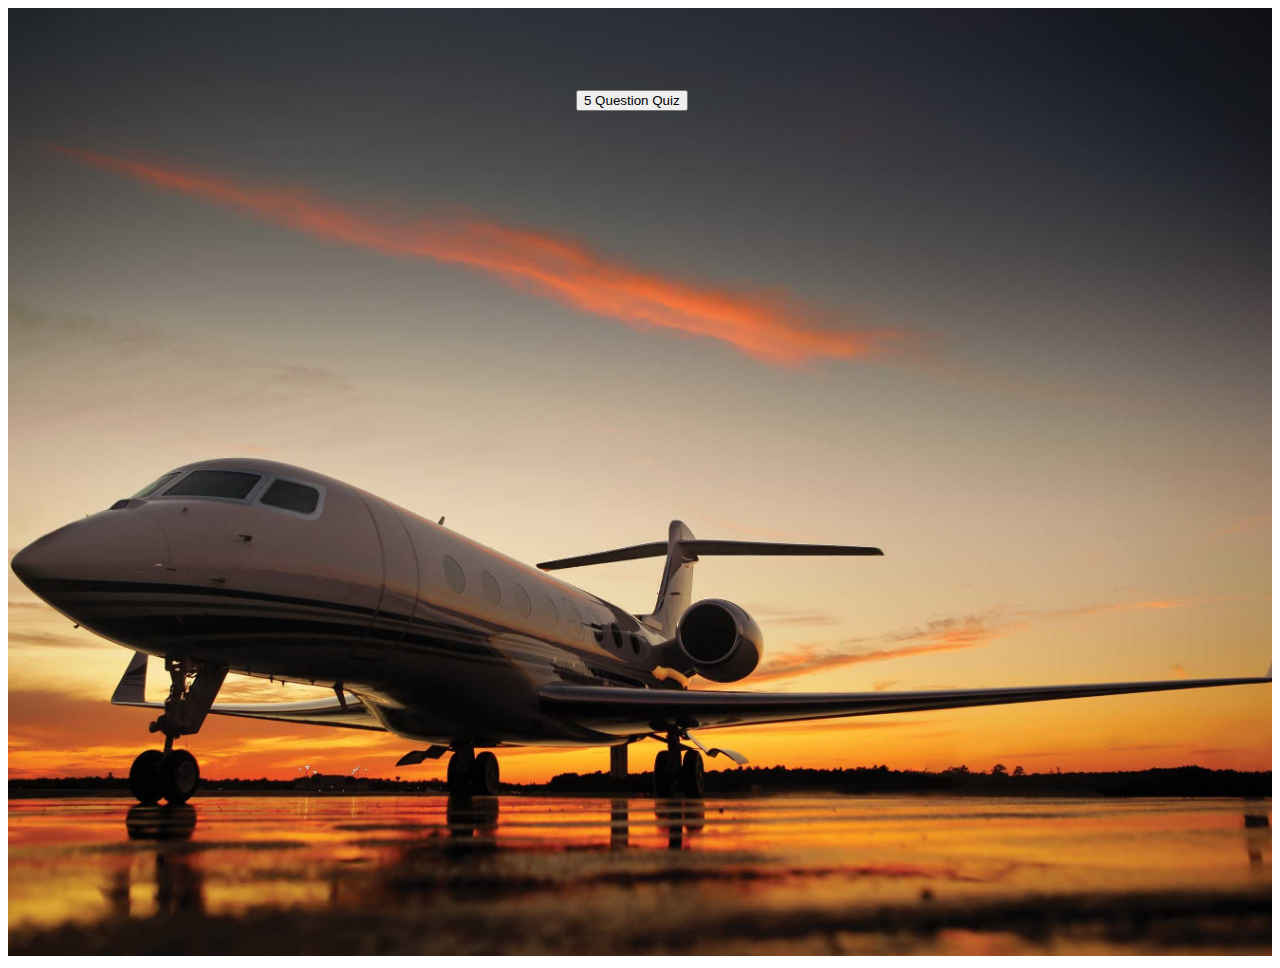
==== index.html @ c99836e9 "adds button on index page linking to quiz. Adds background image to index" ====
<!DOCTYPE html>
<html>
  <head>
    <style>
      .quizButton {
        position: absolute;
        z-index: 100;
        left: 45%;
        top: 10%;
      }
    </style>
    <meta charset="utf-8">
    <title>Quizeo</title>
  </head>
  <body>
    <div class="quizButton">
      <form action="quiz.html">
        <input type="submit" value="5 Question Quiz" />
      </form>
    </div>
    <img src="assets/images/Background.jpg" width=100%/>
  </body>
</html>
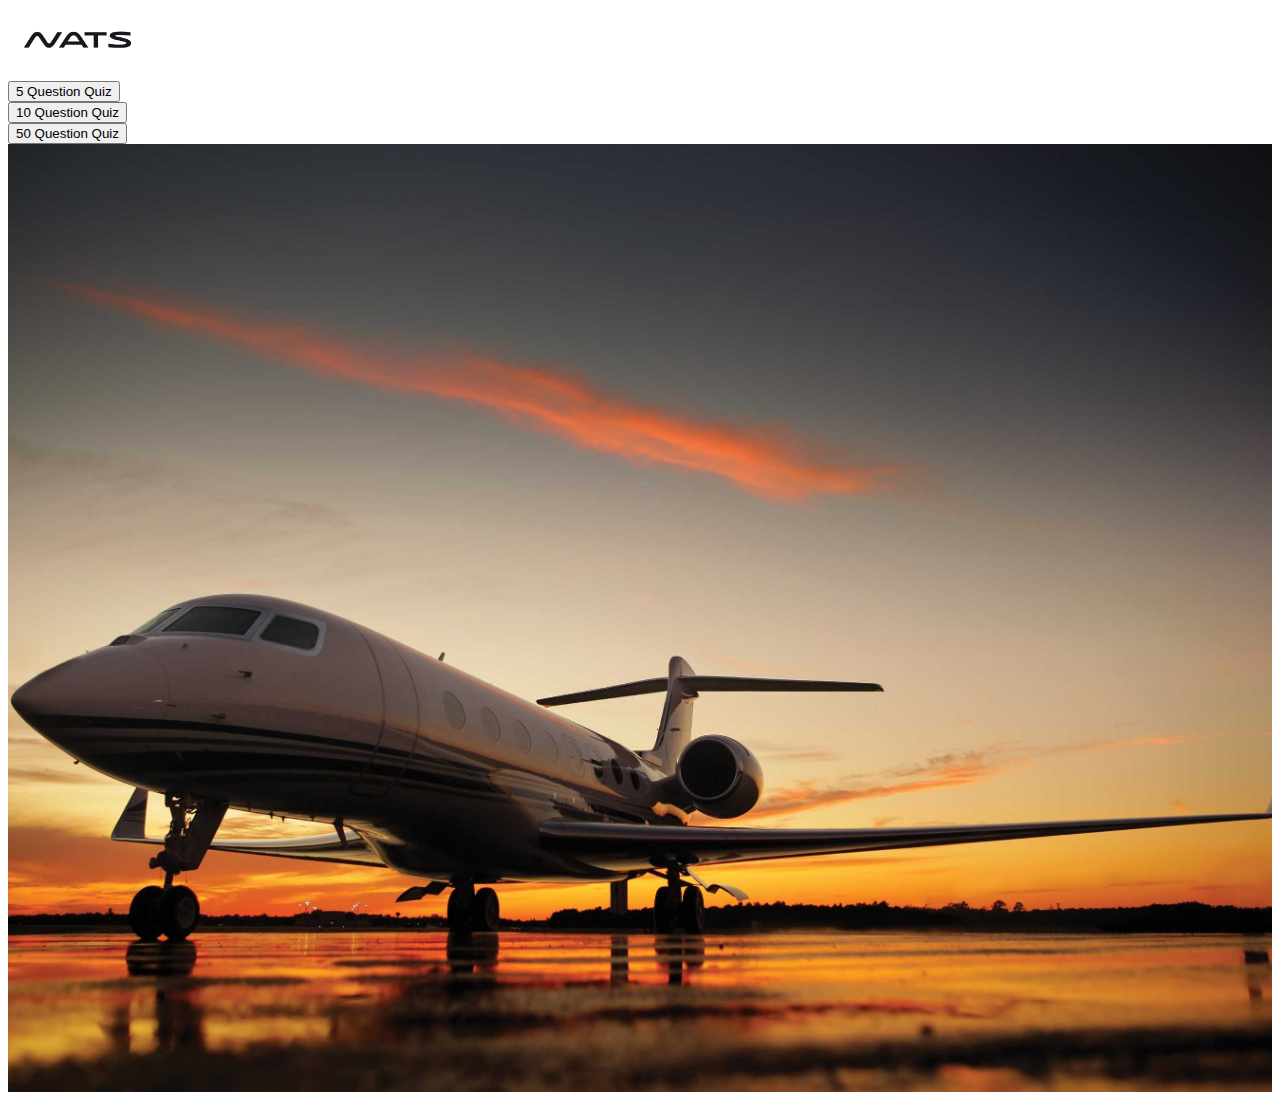
==== commit e9f82c80: "adds quizes with varying numbers of questions" ====
--- a/index.html
+++ b/index.html
@@ -2,22 +2,78 @@
 <html>
   <head>
     <style>
-      .quizButton {
+      ul.topnav {
+        list-style-type: none;
+        padding: 0;
+        overflow: hidden;
+        background-color: white;
+      }
+      ul.topnav li {
+        float: left;
+      }
+      ul.topnav li a {
+        display: inline-block;
+        color: black;
+        text-align: center;
+        padding: 14px;
+        padding-bottom: 10px;
+        text-decoration: none;
+        transition: 0.3s;
+        font-size: 17px;
+      }
+      ul.topnav li a:hover {
+        color: rgb(170, 169, 169);
+      }
+      ul.topnav li.icon {
+        display: none;
+      }
+      #logo:hover {
+          opacity: 0.3;
+      }
+
+      .quizButton1 {
+        color: blue;
+        position: absolute;
+        z-index: 100;
+        left: 25%;
+        top: 10%;
+      }
+      .quizButton2 {
         position: absolute;
         z-index: 100;
         left: 45%;
         top: 10%;
       }
+      .quizButton3 {
+        position: absolute;
+        z-index: 100;
+        left: 65%;
+        top: 10%;
+      }
     </style>
     <meta charset="utf-8">
     <title>Quizeo</title>
+    <script src="src/loadQuiz.js"></script>
   </head>
+
   <body>
+    <ul class="topnav" id="myTopnav">
+      <li><a href="http://www.nats.aero" id="logo" href="#home"><img src="assets/images/NATS_logo.jpg" height=20px/></a></li>
+      <li class="icon">
+        <a href="javascript:void(0);" onclick="myFunction()">&#9776;</a>
+      </li>
+    </ul>
+
     <div class="quizButton">
-      <form action="quiz.html">
-        <input type="submit" value="5 Question Quiz" />
-      </form>
+      <input type="button" onclick="quiz(5)" value="5 Question Quiz" />
     </div>
+    <div class="quizButton">
+      <input type="button" onclick="quiz(10)" value="10 Question Quiz" />
+    </div>
+    <div class="quizButton">
+      <input type="button" onclick="quiz(50)" value="50 Question Quiz" />
+    </div>
+
     <img src="assets/images/Background.jpg" width=100%/>
   </body>
 </html>
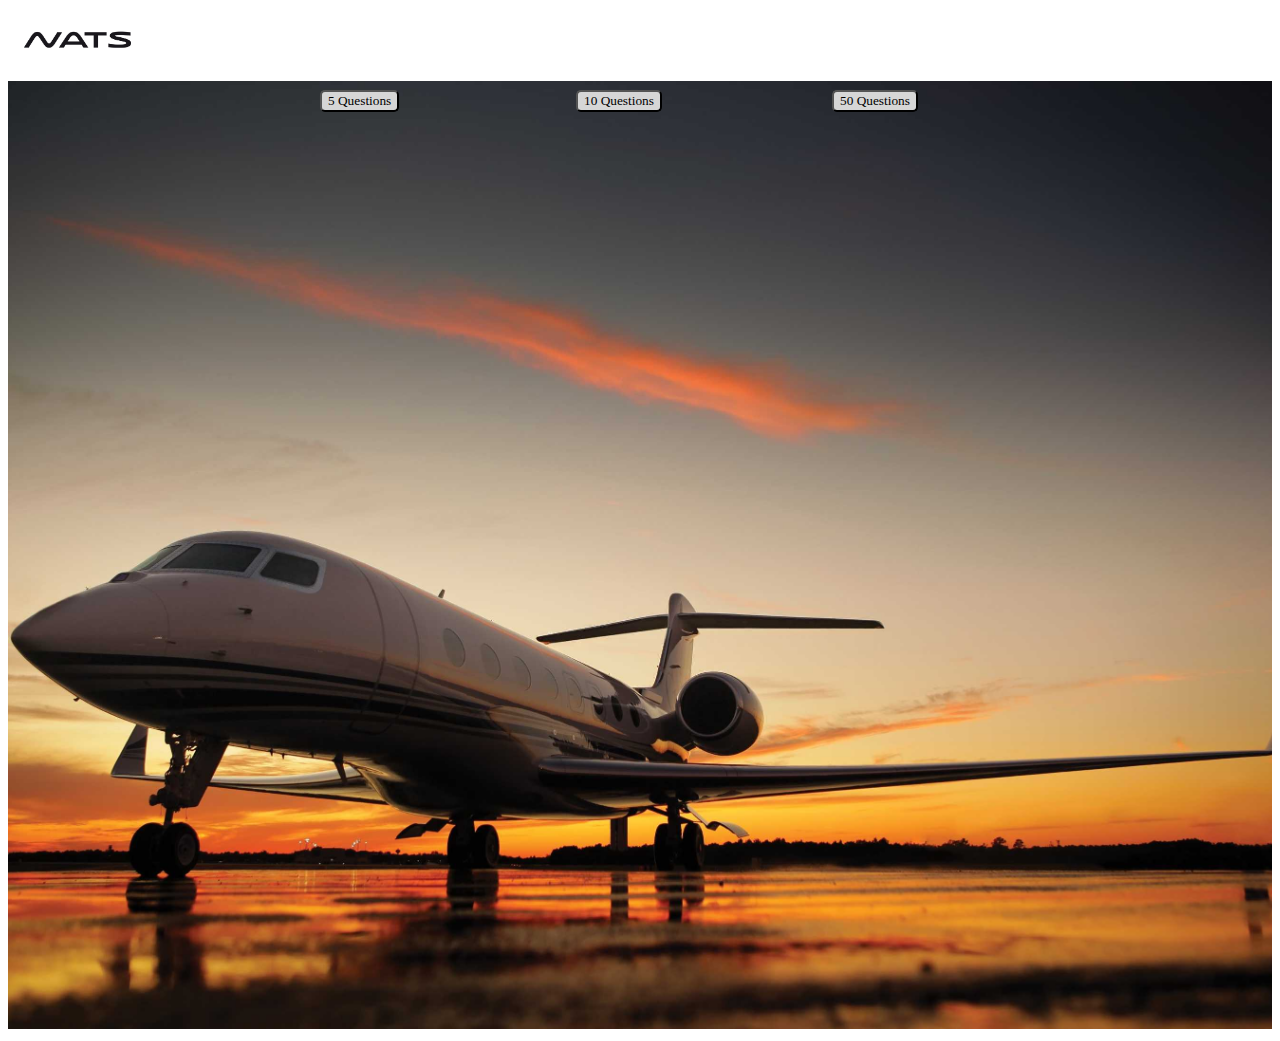
==== commit 244d7753: ":lipstick: styles homepage buttons" ====
--- a/index.html
+++ b/index.html
@@ -31,20 +31,26 @@
           opacity: 0.3;
       }
 
-      .quizButton1 {
-        color: blue;
+      .quizButton {
+        position: absolute;
+        background-color: rgb(214, 214, 214);
+        border-radius: 5px;
+        font-family: 'Gotham';
+        font-size: 10pt;
+      }
+      #quizButton1 {
         position: absolute;
         z-index: 100;
         left: 25%;
         top: 10%;
       }
-      .quizButton2 {
+      #quizButton2 {
         position: absolute;
         z-index: 100;
         left: 45%;
         top: 10%;
       }
-      .quizButton3 {
+      #quizButton3 {
         position: absolute;
         z-index: 100;
         left: 65%;
@@ -64,14 +70,14 @@
       </li>
     </ul>
 
-    <div class="quizButton">
-      <input type="button" onclick="quiz(5)" value="5 Question Quiz" />
+    <div>
+      <input type="button" class="quizButton" id="quizButton1" onclick="quiz(5)" value="5 Questions" />
     </div>
-    <div class="quizButton">
-      <input type="button" onclick="quiz(10)" value="10 Question Quiz" />
+    <div>
+      <input type="button" class="quizButton" id="quizButton2" onclick="quiz(10)" value="10 Questions" />
     </div>
-    <div class="quizButton">
-      <input type="button" onclick="quiz(50)" value="50 Question Quiz" />
+    <div>
+      <input type="button" class="quizButton" id="quizButton3" onclick="quiz(50)" value="50 Questions" />
     </div>
 
     <img src="assets/images/Background.jpg" width=100%/>
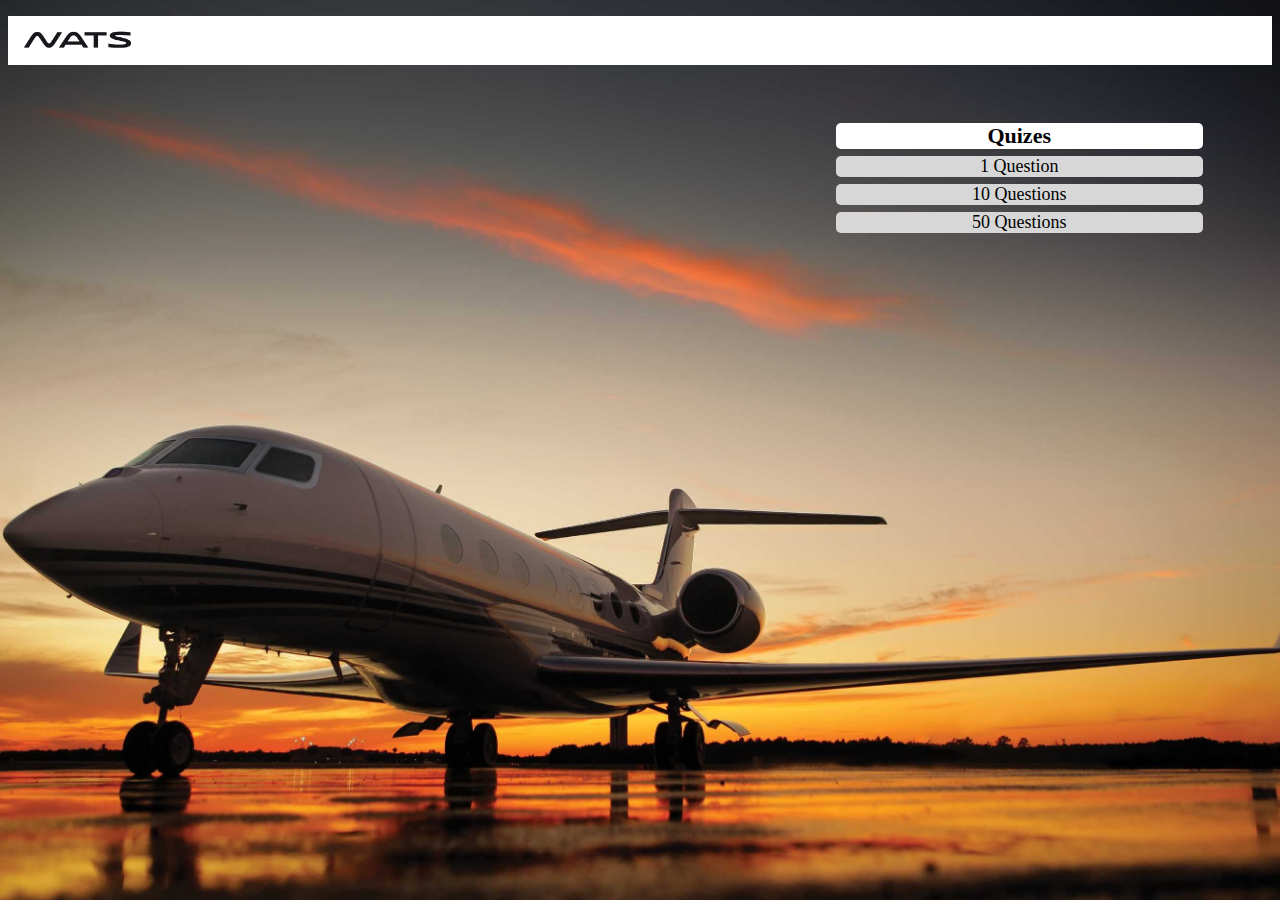
==== commit a6bd74fc: ":lipstick: styles homepage" ====
--- a/index.html
+++ b/index.html
@@ -2,6 +2,13 @@
 <html>
   <head>
     <style>
+      html {
+        background: url("assets/images/Background.jpg") no-repeat center center fixed;
+        -webkit-background-size: cover;
+        -moz-background-size: cover;
+        -o-background-size: cover;
+        background-size: cover;
+      }
       ul.topnav {
         list-style-type: none;
         padding: 0;
@@ -30,13 +37,28 @@
       #logo:hover {
           opacity: 0.3;
       }
-
-      .quizButton {
-        position: absolute;
-        background-color: rgb(214, 214, 214);
+      table {
+        margin-left: 65%;
+        border-spacing: 5px;
+        width: 30%;
+      }
+      .button {
+        font-family: 'Gotham';
+        color: black;
+        font-weight: normal;
+        font-size: 18px;
+        text-align: center;
+        width: 100%;
+        background-color: #d7d7d7!important;
         border-radius: 5px;
-        font-family: 'Gotham';
-        font-size: 10pt;
+      }
+      #title {
+        background-color: white!important;
+        font-weight: bold;
+        font-size: 22px;
+      }
+      .button:hover {
+        background-color: rgb(0, 178, 255)!important;
       }
       #quizButton1 {
         position: absolute;
@@ -71,15 +93,12 @@
     </ul>
 
     <div>
-      <input type="button" class="quizButton" id="quizButton1" onclick="quiz(5)" value="5 Questions" />
-    </div>
-    <div>
-      <input type="button" class="quizButton" id="quizButton2" onclick="quiz(10)" value="10 Questions" />
-    </div>
-    <div>
-      <input type="button" class="quizButton" id="quizButton3" onclick="quiz(50)" value="50 Questions" />
-    </div>
-
-    <img src="assets/images/Background.jpg" width=100%/>
+      <br /><br />
+      <table>
+        <tr><td><div class="button" id="title">Quizes</div></td></tr>
+        <tr><td><div class="button" onclick="quiz(1)">1 Question</div></td></tr>
+        <tr><td><div class="button" onclick="quiz(10)">10 Questions</div></td></tr>
+        <tr><td><div class="button" onclick="quiz(50)">50 Questions</div></td></tr>
+      </table>
   </body>
 </html>
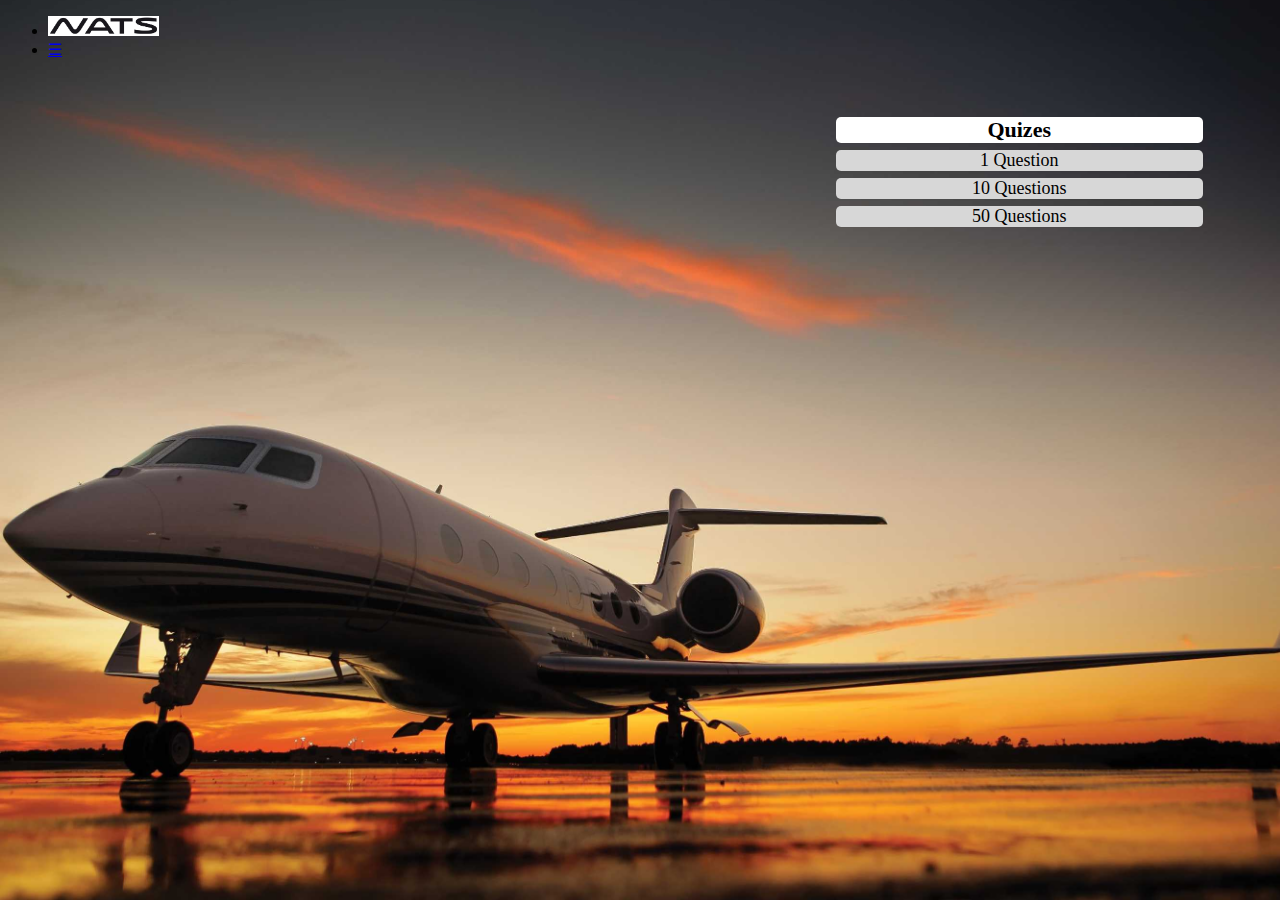
==== commit d431c683: "refactors for readability and extracts to external stylesheets" ====
--- a/index.html
+++ b/index.html
@@ -1,89 +1,11 @@
 <!DOCTYPE html>
 <html>
   <head>
-    <style>
-      html {
-        background: url("assets/images/Background.jpg") no-repeat center center fixed;
-        -webkit-background-size: cover;
-        -moz-background-size: cover;
-        -o-background-size: cover;
-        background-size: cover;
-      }
-      ul.topnav {
-        list-style-type: none;
-        padding: 0;
-        overflow: hidden;
-        background-color: white;
-      }
-      ul.topnav li {
-        float: left;
-      }
-      ul.topnav li a {
-        display: inline-block;
-        color: black;
-        text-align: center;
-        padding: 14px;
-        padding-bottom: 10px;
-        text-decoration: none;
-        transition: 0.3s;
-        font-size: 17px;
-      }
-      ul.topnav li a:hover {
-        color: rgb(170, 169, 169);
-      }
-      ul.topnav li.icon {
-        display: none;
-      }
-      #logo:hover {
-          opacity: 0.3;
-      }
-      table {
-        margin-left: 65%;
-        border-spacing: 5px;
-        width: 30%;
-      }
-      .button {
-        font-family: 'Gotham';
-        color: black;
-        font-weight: normal;
-        font-size: 18px;
-        text-align: center;
-        width: 100%;
-        background-color: #d7d7d7!important;
-        border-radius: 5px;
-      }
-      #title {
-        background-color: white!important;
-        font-weight: bold;
-        font-size: 22px;
-      }
-      .button:hover {
-        background-color: rgb(0, 178, 255)!important;
-      }
-      #quizButton1 {
-        position: absolute;
-        z-index: 100;
-        left: 25%;
-        top: 10%;
-      }
-      #quizButton2 {
-        position: absolute;
-        z-index: 100;
-        left: 45%;
-        top: 10%;
-      }
-      #quizButton3 {
-        position: absolute;
-        z-index: 100;
-        left: 65%;
-        top: 10%;
-      }
-    </style>
     <meta charset="utf-8">
     <title>Quizeo</title>
     <script src="src/loadQuiz.js"></script>
+    <link rel="stylesheet" type="text/css" href="assets/css/index.css">
   </head>
-
   <body>
     <ul class="topnav" id="myTopnav">
       <li><a href="http://www.nats.aero" id="logo" href="#home"><img src="assets/images/NATS_logo.jpg" height=20px/></a></li>
@@ -91,7 +13,6 @@
         <a href="javascript:void(0);" onclick="myFunction()">&#9776;</a>
       </li>
     </ul>
-
     <div>
       <br /><br />
       <table>
--- a/assets/css/index.css
+++ b/assets/css/index.css
@@ -0,0 +1,48 @@
+html {
+  background: url("./../images/Background.jpg") no-repeat center center fixed;
+  -webkit-background-size: cover;
+  -moz-background-size: cover;
+  -o-background-size: cover;
+  background-size: cover;
+}
+table {
+  margin-left: 65%;
+  border-spacing: 5px;
+  width: 30%;
+}
+.button {
+  font-family: 'Gotham';
+  color: black;
+  font-weight: normal;
+  font-size: 18px;
+  text-align: center;
+  width: 100%;
+  background-color: #d7d7d7!important;
+  border-radius: 5px;
+}
+#title {
+  background-color: white!important;
+  font-weight: bold;
+  font-size: 22px;
+}
+.button:hover {
+  background-color: rgb(0, 178, 255)!important;
+}
+#quizButton1 {
+  position: absolute;
+  z-index: 100;
+  left: 25%;
+  top: 10%;
+}
+#quizButton2 {
+  position: absolute;
+  z-index: 100;
+  left: 45%;
+  top: 10%;
+}
+#quizButton3 {
+  position: absolute;
+  z-index: 100;
+  left: 65%;
+  top: 10%;
+}
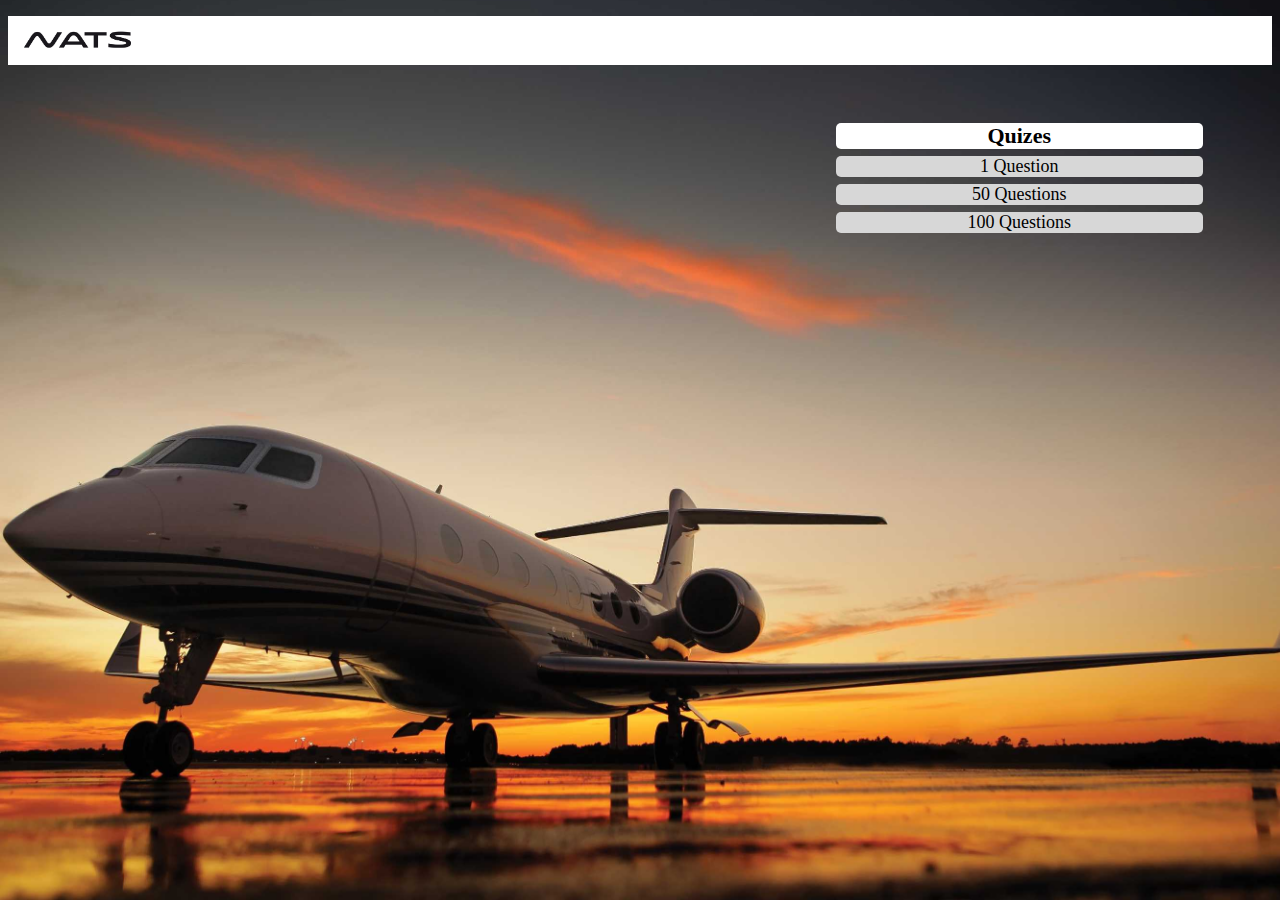
==== commit fc32dd1f: "minor changes" ====
--- a/index.html
+++ b/index.html
@@ -4,6 +4,7 @@
     <meta charset="utf-8">
     <title>Quizeo</title>
     <script src="src/loadQuiz.js"></script>
+    <link rel="stylesheet" type="text/css" href="assets/css/main.css">
     <link rel="stylesheet" type="text/css" href="assets/css/index.css">
   </head>
   <body>
@@ -18,8 +19,8 @@
       <table>
         <tr><td><div class="button" id="title">Quizes</div></td></tr>
         <tr><td><div class="button" onclick="quiz(1)">1 Question</div></td></tr>
-        <tr><td><div class="button" onclick="quiz(10)">10 Questions</div></td></tr>
         <tr><td><div class="button" onclick="quiz(50)">50 Questions</div></td></tr>
+        <tr><td><div class="button" onclick="quiz(100)">100 Questions</div></td></tr>
       </table>
   </body>
 </html>
--- a/assets/css/main.css
+++ b/assets/css/main.css
@@ -0,0 +1,28 @@
+ul.topnav {
+  list-style-type: none;
+  padding: 0;
+  overflow: hidden;
+  background-color: white;
+}
+ul.topnav li {
+  float: left;
+}
+ul.topnav li a {
+  display: inline-block;
+  color: black;
+  text-align: center;
+  padding: 14px;
+  padding-bottom: 10px;
+  text-decoration: none;
+  transition: 0.3s;
+  font-size: 17px;
+}
+ul.topnav li a:hover {
+  color: rgb(170, 169, 169);
+}
+ul.topnav li.icon {
+  display: none;
+}
+#logo:hover {
+  opacity: 0.3;
+}
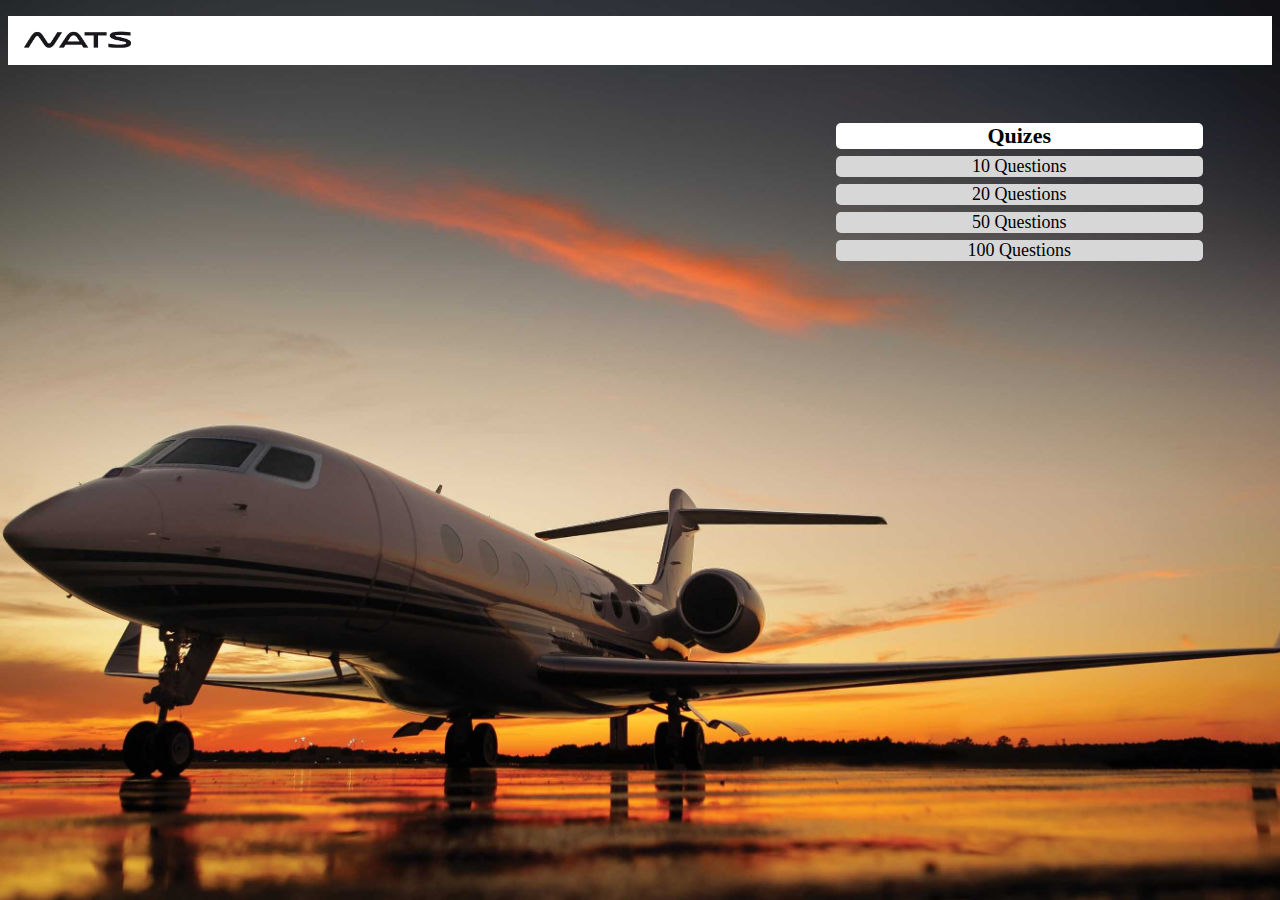
==== commit 21d8da23: "adds more quiz length options, updates README" ====
--- a/index.html
+++ b/index.html
@@ -18,7 +18,8 @@
       <br /><br />
       <table>
         <tr><td><div class="button" id="title">Quizes</div></td></tr>
-        <tr><td><div class="button" onclick="quiz(1)">1 Question</div></td></tr>
+        <tr><td><div class="button" onclick="quiz(10)">10 Questions</div></td></tr>
+        <tr><td><div class="button" onclick="quiz(20)">20 Questions</div></td></tr>
         <tr><td><div class="button" onclick="quiz(50)">50 Questions</div></td></tr>
         <tr><td><div class="button" onclick="quiz(100)">100 Questions</div></td></tr>
       </table>
